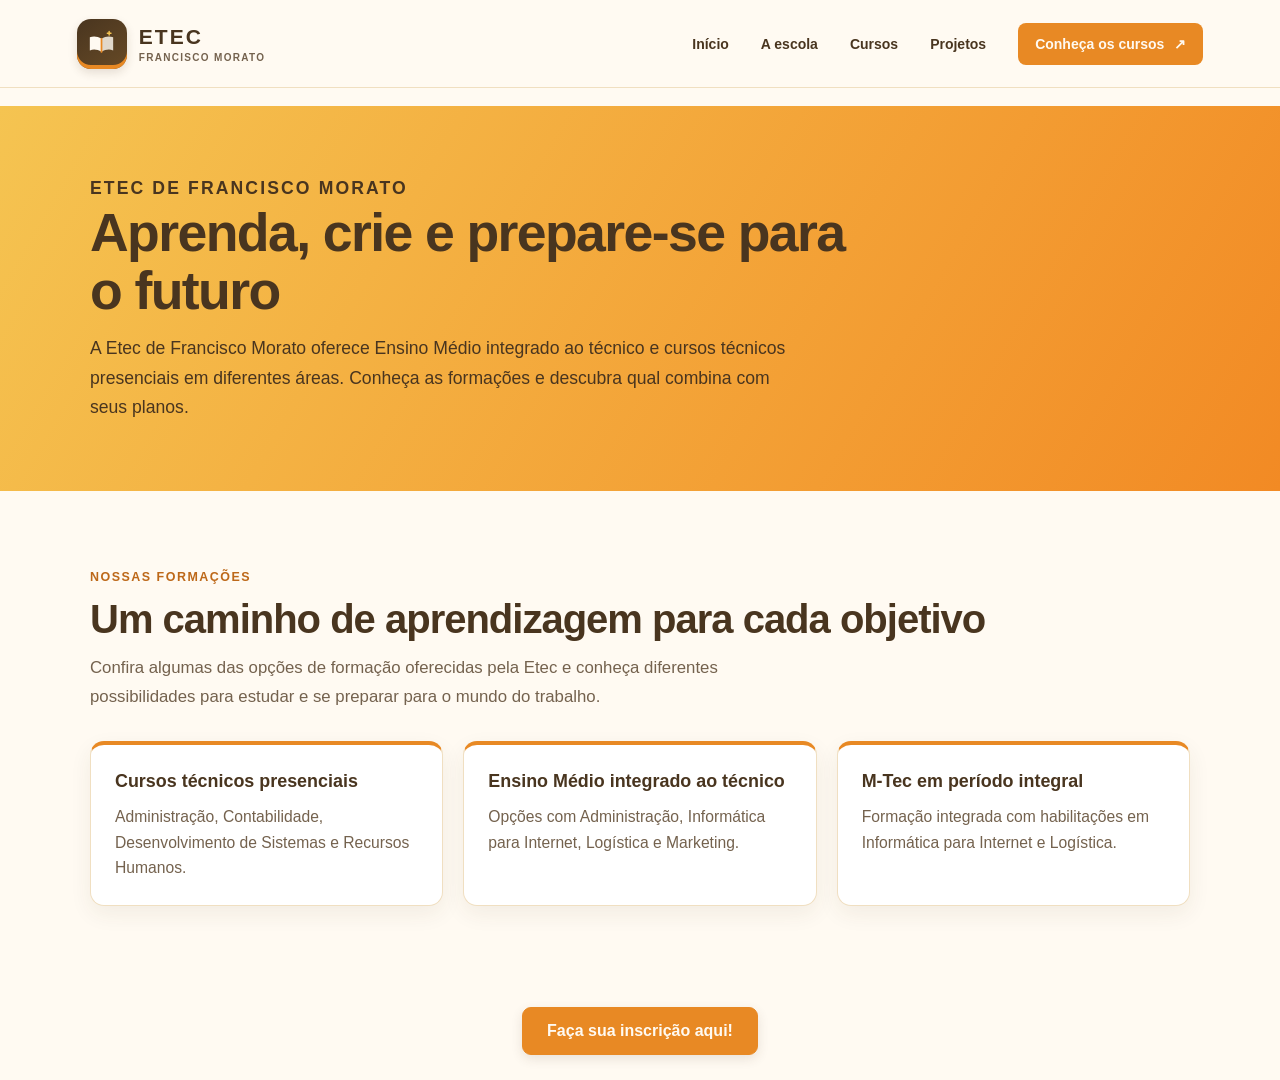
==== index.html @ f3645c16 "Add files via upload" ====
<!doctype html>
<html lang="pt-BR">

<head>
  <meta charset="utf-8">
  <meta name="viewport" content="width=device-width, initial-scale=1">
  <meta name="theme-color" content="#f5b83d">
  <title>ETEC de Francisco Morato</title>
  <style>
    :root {
      --azul: #49351f;
      --vermelho: #e88924;
      --branco: #fffaf2;
      --cinza: #74624e;
      --linha: #f0dfc1;
    }

    * {
      box-sizing: border-box;
    }

    body {
      margin: 0;
      font-family: Arial, Helvetica, sans-serif;
      color: var(--azul);
      background: var(--branco);
    }

    .site-header {
      min-height: 88px;
      padding: 16px clamp(20px, 6vw, 88px);
      display: flex;
      align-items: center;
      justify-content: space-between;
      gap: 32px;
      background: var(--branco);
      border-bottom: 1px solid var(--linha);
    }

    .header:hover {
      transition: transform;

    }

    .brand {
      display: inline-flex;
      align-items: center;
      gap: 12px;
      color: var(--azul);
      text-decoration: none;
      flex-shrink: 0;
    }

    .brand-mark {
      width: 50px;
      height: 50px;
      display: grid;
      place-items: center;
      border-radius: 14px;
      background: linear-gradient(145deg, #49351f, #674a26);
      box-shadow: inset 0 -4px 0 var(--vermelho), 0 4px 10px rgba(73, 53, 31, 0.14);
    }

    .brand-mark svg {
      display: block;
      width: 35px;
      height: 35px;
    }

    .brand-name {
      display: grid;
      gap: 3px;
    }

    .brand-name strong {
      font-size: 21px;
      letter-spacing: 2px;
    }

    .brand-name small {
      color: var(--cinza);
      font-size: 10px;
      font-weight: 700;
      letter-spacing: 1.3px;
    }

    .main-nav {
      display: flex;
      align-items: center;
      gap: clamp(16px, 2.5vw, 36px);
    }

    .main-nav a {
      color: var(--azul);
      font-size: 14px;
      font-weight: 600;
      text-decoration: none;
      transition: color 160ms ease, background-color 160ms ease;
    }

    .main-nav a:hover,
    .main-nav a:focus-visible {
      color: var(--vermelho);
    }

    .main-nav .nav-cta {
      padding: 13px 17px;
      border-radius: 8px;
      background: var(--vermelho);
      color: var(--branco);
    }

    .main-nav .nav-cta:hover,
    .main-nav .nav-cta:focus-visible {
      background: #cf7018;
      color: var(--branco);
    }

    .nav-cta span {
      margin-left: 6px;
    }

    @media (max-width: 700px) {
      .site-header {
        align-items: flex-start;
        flex-direction: column;
        gap: 18px;
      }

      .main-nav {
        width: 100%;
        flex-wrap: wrap;
        gap: 14px 20px;
      }

      .main-nav .nav-cta {
        padding: 10px 12px;
      }
    }

    .bf {
      display: flex;
      align-items: center;
      justify-content: center;
      width: fit-content;
      margin: 25px auto;
      padding: 14px 24px;
      border: 1px solid #e88924;
      border-radius: 9px;
      background-color: #e88924;
      color: #fffaf2;
      font-weight: 700;
      text-decoration: none;
      box-shadow: 0 4px 12px rgba(73, 53, 31, 0.12);
      transition: background-color 220ms ease, border-color 220ms ease,
        box-shadow 220ms ease, transform 220ms ease;
    }

    .bf:hover {
      background-color: #cf7018;
      border-color: #cf7018;
      box-shadow: 0 7px 16px rgba(73, 53, 31, 0.18);
      transform: translateY(-2px);
    }

    .bf:active {
      transform: translateY(0);
      box-shadow: 0 2px 6px rgba(73, 53, 31, 0.14);
    }

    .bf:focus-visible {
      outline: 3px solid #49351f;
      outline-offset: 4px;
    }

    @media (prefers-reduced-motion: reduce) {
      .bf {
        transition: none;
      }
    }

    .inicio {
      width: 100%;
      min-height: 245px;
      padding: clamp(42px, 6vw, 68px) max(24px, calc((100% - 1100px) / 2));
      background: linear-gradient(120deg, #f5c451 0%, #f28a24 100%);
      color: #49351f;
    }

    .inicio-conteudo {
      width: min(100%, 850px);
    }

    .inicio-etiqueta,
    .informacoes-etiqueta {
      display: inline-block;
      margin: 0 0 12px;
      color: #784917;
      font-size: 0.78rem;
      font-weight: 800;
      letter-spacing: 0.12em;
      text-transform: uppercase;
    }

    .inicio h1 {
      max-width: 760px;
      margin: 0 0 14px;
      color: #49351f;
      font-family: "Trebuchet MS", "Lucida Sans Unicode", "Lucida Grande", Arial, sans-serif;
      font-size: clamp(2rem, 4.6vw, 3.35rem);
      font-weight: 800;
      line-height: 1.08;
      letter-spacing: -0.03em;
    }

    .inicio p {
      max-width: 720px;
      margin: 0;
      color: #49351f;
      font-family: "Segoe UI", Tahoma, Geneva, Verdana, sans-serif;
      font-size: clamp(1rem, 1.5vw, 1.1rem);
      line-height: 1.7;
    }

    .informacoes {
      padding: clamp(48px, 7vw, 76px) 24px;
      background: #fffaf2;
      color: #49351f;
    }

    .informacoes-conteudo {
      width: min(1100px, 100%);
      margin: 0 auto;
    }

    .informacoes-etiqueta {
      color: #bd6819;
    }

    .informacoes h2 {
      margin: 0 0 12px;
      color: #49351f;
      font-size: clamp(1.8rem, 3.5vw, 2.5rem);
      line-height: 1.15;
      letter-spacing: -0.025em;
    }

    .informacoes-intro {
      max-width: 680px;
      margin: 0;
      color: #74624e;
      font-size: 1.05rem;
      line-height: 1.7;
    }

    .grade-cursos {
      display: grid;
      grid-template-columns: repeat(3, minmax(0, 1fr));
      gap: 20px;
      margin-top: 30px;
    }

    .cartao-curso {
      padding: 24px;
      border: 1px solid #f0dfc1;
      border-top: 4px solid #e88924;
      border-radius: 14px;
      background: #ffffff;
      box-shadow: 0 8px 22px rgba(73, 53, 31, 0.07);
      transition: transform 220ms ease;
    }

    .cartao-curso:hover {
      transform: translateY(-4px);
      box-shadow: 0 8px 18px rgba(19, 13, 8, 0.12);
    }

    .cartao-curso h3 {
      margin: 0 0 10px;
      color: #49351f;
      font-size: 1.12rem;
      line-height: 1.35;
    }

    .cartao-curso p {
      margin: 0;
      color: #74624e;
      font-size: 0.98rem;
      line-height: 1.65;
    }

    @media (max-width: 850px) {
      .grade-cursos {
        grid-template-columns: repeat(2, minmax(0, 1fr));
      }
    }

    @media (max-width: 600px) {
      .inicio {
        min-height: 220px;
        padding: 40px 24px;
      }

      .informacoes {
        padding: 44px 20px;
      }

      .grade-cursos {
        grid-template-columns: 1fr;
        gap: 14px;
        margin-top: 24px;
      }

      .cartao-curso {
        padding: 21px;
      }
    }
  </style>
</head>

<body>
  <header class="site-header">
    <a class="brand" href="#inicio" aria-label="Etec de Francisco Morato — início">
      <span class="brand-mark" aria-hidden="true">
        <svg viewBox="0 0 48 48" fill="none" xmlns="http://www.w3.org/2000/svg">
          <path d="M8 15.5c5.4-2.1 10.7-1.3 16 2.1v18c-5.3-3.4-10.6-4.2-16-2.1v-18Z" fill="#fffaf2" />
          <path d="M40 15.5c-5.4-2.1-10.7-1.3-16 2.1v18c5.3-3.4 10.6-4.2 16-2.1v-18Z" fill="#fffaf2"
            fill-opacity=".82" />
          <path d="M24 17.6v18" stroke="#e88924" stroke-width="2.4" stroke-linecap="round" />
          <path d="M34.5 7.5v5M32 10h5" stroke="#f5c451" stroke-width="2" stroke-linecap="round" />
        </svg>
      </span>
      <span class="brand-name">
        <strong>ETEC</strong>
        <small>FRANCISCO MORATO</small>
      </span>
    </a>

    <nav class="main-nav" aria-label="Navegação principal">
      <a href="#inicio">Início</a>
      <a href="#escola">A escola</a>
      <a href="#cursos">Cursos</a>
      <a href="#projetos">Projetos</a>
      <a class="nav-cta" href="#cursos">Conheça os cursos <span aria-hidden="true"> ↗ </span> </a>
    </nav>

  </header>

  <section>
    <img href="imgs/">
  </section>


  <section class="inicio" id="inicio">
    <div class="inicio-conteudo">
      <p class="inicio-etiqueta">Etec de Francisco Morato</p>
      <h1>Aprenda, crie e prepare-se para o futuro</h1>
      <p>A Etec de Francisco Morato oferece Ensino Médio integrado ao técnico e cursos técnicos presenciais em
        diferentes áreas. Conheça as formações e descubra qual combina com seus planos.</p>
    </div>
  </section>

  <section class="informacoes" id="escola">
    <div class="informacoes-conteudo">
      <p class="informacoes-etiqueta">Nossas formações</p>
      <h2>Um caminho de aprendizagem para cada objetivo</h2>
      <p class="informacoes-intro">Confira algumas das opções de formação oferecidas pela Etec e conheça diferentes
        possibilidades para estudar e se preparar para o mundo do trabalho.</p>

      <div class="grade-cursos" id="cursos">
        <article class="cartao-curso">
          <h3>Cursos técnicos presenciais</h3>
          <p>Administração, Contabilidade, Desenvolvimento de Sistemas e Recursos Humanos.</p>
        </article>

        <article class="cartao-curso">
          <h3>Ensino Médio integrado ao técnico</h3>
          <p>Opções com Administração, Informática para Internet, Logística e Marketing.</p>
        </article>

        <article class="cartao-curso">
          <h3>M-Tec em período integral</h3>
          <p>Formação integrada com habilitações em Informática para Internet e Logística.</p>
        </article>
      </div>
    </div>
  </section>

  <a class="bf" href="https://vestibulinho.etec.sp.gov.br/home/">
    Faça sua inscrição aqui!
  </a>


</body>

</html>
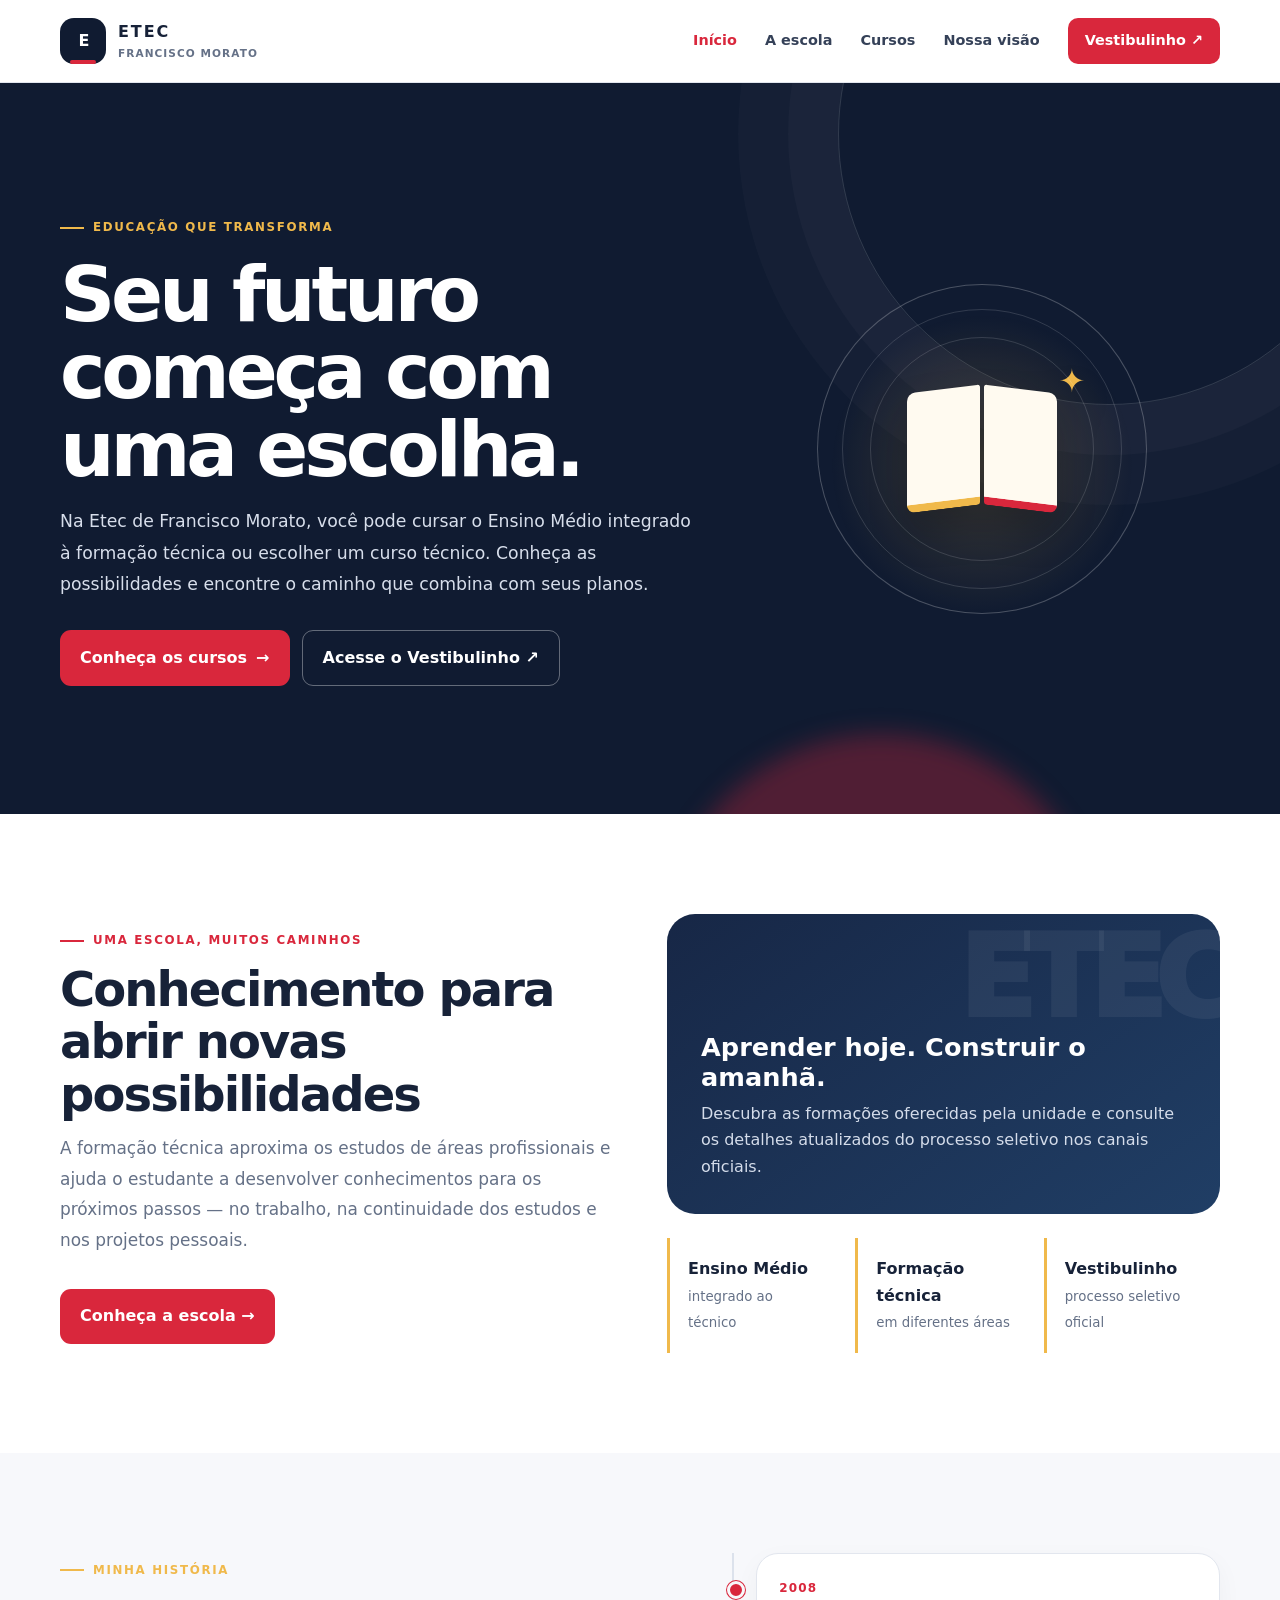
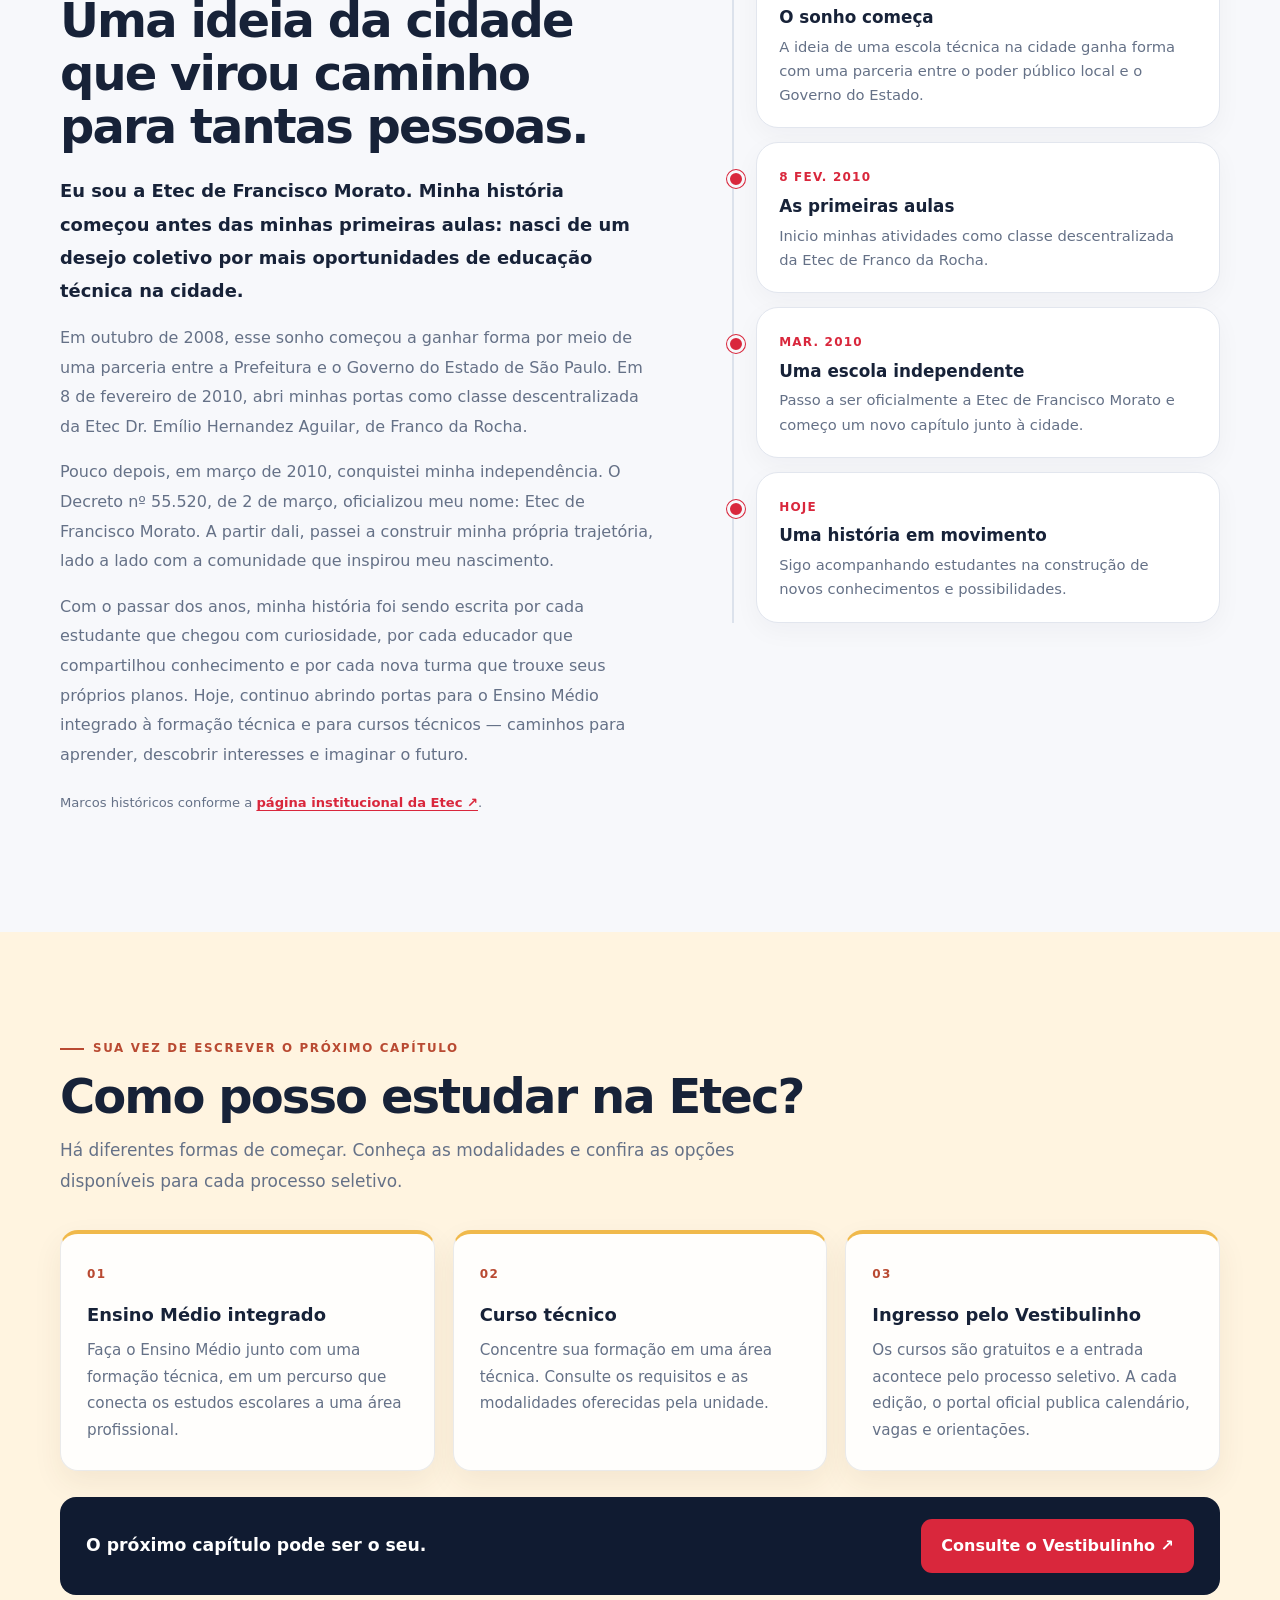
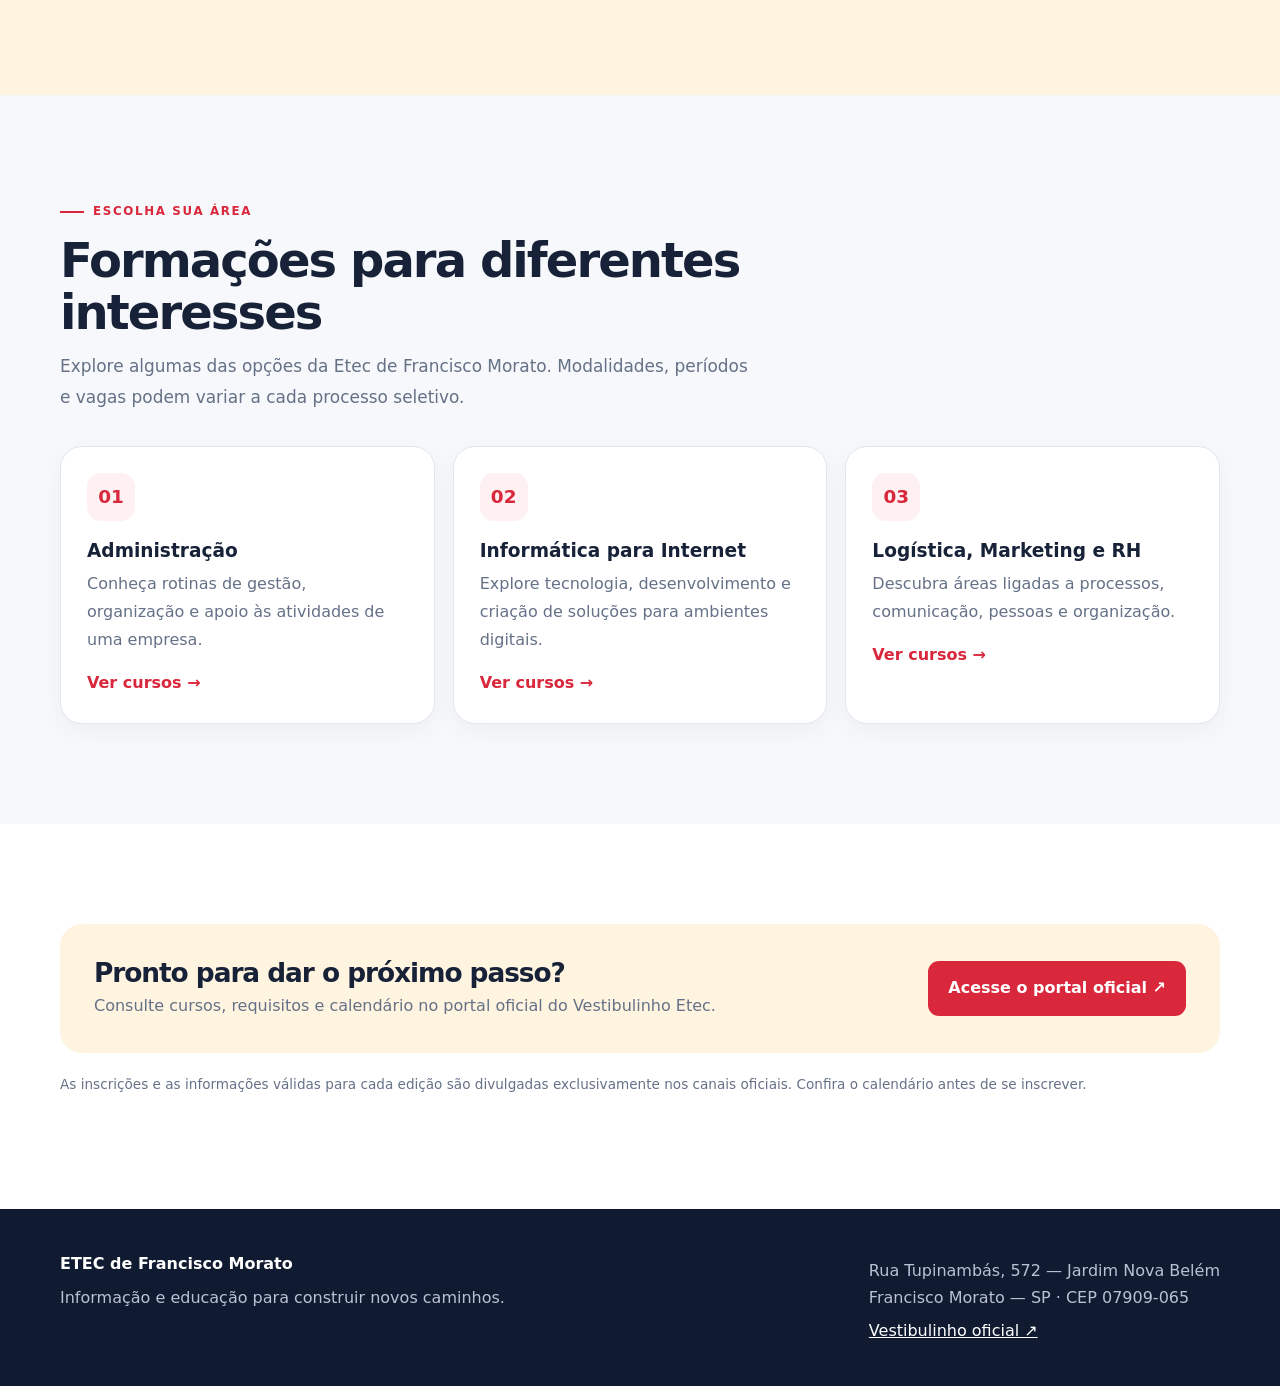
==== commit fabc455c: "Add files via upload" ====
--- a/index.html
+++ b/index.html
@@ -1,396 +1,51 @@
-<!doctype html>
-<html lang="pt-BR">
-
-<head>
-  <meta charset="utf-8">
-  <meta name="viewport" content="width=device-width, initial-scale=1">
-  <meta name="theme-color" content="#f5b83d">
-  <title>ETEC de Francisco Morato</title>
-  <style>
-    :root {
-      --azul: #49351f;
-      --vermelho: #e88924;
-      --branco: #fffaf2;
-      --cinza: #74624e;
-      --linha: #f0dfc1;
-    }
-
-    * {
-      box-sizing: border-box;
-    }
-
-    body {
-      margin: 0;
-      font-family: Arial, Helvetica, sans-serif;
-      color: var(--azul);
-      background: var(--branco);
-    }
-
-    .site-header {
-      min-height: 88px;
-      padding: 16px clamp(20px, 6vw, 88px);
-      display: flex;
-      align-items: center;
-      justify-content: space-between;
-      gap: 32px;
-      background: var(--branco);
-      border-bottom: 1px solid var(--linha);
-    }
-
-    .header:hover {
-      transition: transform;
-
-    }
-
-    .brand {
-      display: inline-flex;
-      align-items: center;
-      gap: 12px;
-      color: var(--azul);
-      text-decoration: none;
-      flex-shrink: 0;
-    }
-
-    .brand-mark {
-      width: 50px;
-      height: 50px;
-      display: grid;
-      place-items: center;
-      border-radius: 14px;
-      background: linear-gradient(145deg, #49351f, #674a26);
-      box-shadow: inset 0 -4px 0 var(--vermelho), 0 4px 10px rgba(73, 53, 31, 0.14);
-    }
-
-    .brand-mark svg {
-      display: block;
-      width: 35px;
-      height: 35px;
-    }
-
-    .brand-name {
-      display: grid;
-      gap: 3px;
-    }
-
-    .brand-name strong {
-      font-size: 21px;
-      letter-spacing: 2px;
-    }
-
-    .brand-name small {
-      color: var(--cinza);
-      font-size: 10px;
-      font-weight: 700;
-      letter-spacing: 1.3px;
-    }
-
-    .main-nav {
-      display: flex;
-      align-items: center;
-      gap: clamp(16px, 2.5vw, 36px);
-    }
-
-    .main-nav a {
-      color: var(--azul);
-      font-size: 14px;
-      font-weight: 600;
-      text-decoration: none;
-      transition: color 160ms ease, background-color 160ms ease;
-    }
-
-    .main-nav a:hover,
-    .main-nav a:focus-visible {
-      color: var(--vermelho);
-    }
-
-    .main-nav .nav-cta {
-      padding: 13px 17px;
-      border-radius: 8px;
-      background: var(--vermelho);
-      color: var(--branco);
-    }
-
-    .main-nav .nav-cta:hover,
-    .main-nav .nav-cta:focus-visible {
-      background: #cf7018;
-      color: var(--branco);
-    }
-
-    .nav-cta span {
-      margin-left: 6px;
-    }
-
-    @media (max-width: 700px) {
-      .site-header {
-        align-items: flex-start;
-        flex-direction: column;
-        gap: 18px;
-      }
-
-      .main-nav {
-        width: 100%;
-        flex-wrap: wrap;
-        gap: 14px 20px;
-      }
-
-      .main-nav .nav-cta {
-        padding: 10px 12px;
-      }
-    }
-
-    .bf {
-      display: flex;
-      align-items: center;
-      justify-content: center;
-      width: fit-content;
-      margin: 25px auto;
-      padding: 14px 24px;
-      border: 1px solid #e88924;
-      border-radius: 9px;
-      background-color: #e88924;
-      color: #fffaf2;
-      font-weight: 700;
-      text-decoration: none;
-      box-shadow: 0 4px 12px rgba(73, 53, 31, 0.12);
-      transition: background-color 220ms ease, border-color 220ms ease,
-        box-shadow 220ms ease, transform 220ms ease;
-    }
-
-    .bf:hover {
-      background-color: #cf7018;
-      border-color: #cf7018;
-      box-shadow: 0 7px 16px rgba(73, 53, 31, 0.18);
-      transform: translateY(-2px);
-    }
-
-    .bf:active {
-      transform: translateY(0);
-      box-shadow: 0 2px 6px rgba(73, 53, 31, 0.14);
-    }
-
-    .bf:focus-visible {
-      outline: 3px solid #49351f;
-      outline-offset: 4px;
-    }
-
-    @media (prefers-reduced-motion: reduce) {
-      .bf {
-        transition: none;
-      }
-    }
-
-    .inicio {
-      width: 100%;
-      min-height: 245px;
-      padding: clamp(42px, 6vw, 68px) max(24px, calc((100% - 1100px) / 2));
-      background: linear-gradient(120deg, #f5c451 0%, #f28a24 100%);
-      color: #49351f;
-    }
-
-    .inicio-conteudo {
-      width: min(100%, 850px);
-    }
-
-    .inicio-etiqueta,
-    .informacoes-etiqueta {
-      display: inline-block;
-      margin: 0 0 12px;
-      color: #784917;
-      font-size: 0.78rem;
-      font-weight: 800;
-      letter-spacing: 0.12em;
-      text-transform: uppercase;
-    }
-
-    .inicio h1 {
-      max-width: 760px;
-      margin: 0 0 14px;
-      color: #49351f;
-      font-family: "Trebuchet MS", "Lucida Sans Unicode", "Lucida Grande", Arial, sans-serif;
-      font-size: clamp(2rem, 4.6vw, 3.35rem);
-      font-weight: 800;
-      line-height: 1.08;
-      letter-spacing: -0.03em;
-    }
-
-    .inicio p {
-      max-width: 720px;
-      margin: 0;
-      color: #49351f;
-      font-family: "Segoe UI", Tahoma, Geneva, Verdana, sans-serif;
-      font-size: clamp(1rem, 1.5vw, 1.1rem);
-      line-height: 1.7;
-    }
-
-    .informacoes {
-      padding: clamp(48px, 7vw, 76px) 24px;
-      background: #fffaf2;
-      color: #49351f;
-    }
-
-    .informacoes-conteudo {
-      width: min(1100px, 100%);
-      margin: 0 auto;
-    }
-
-    .informacoes-etiqueta {
-      color: #bd6819;
-    }
-
-    .informacoes h2 {
-      margin: 0 0 12px;
-      color: #49351f;
-      font-size: clamp(1.8rem, 3.5vw, 2.5rem);
-      line-height: 1.15;
-      letter-spacing: -0.025em;
-    }
-
-    .informacoes-intro {
-      max-width: 680px;
-      margin: 0;
-      color: #74624e;
-      font-size: 1.05rem;
-      line-height: 1.7;
-    }
-
-    .grade-cursos {
-      display: grid;
-      grid-template-columns: repeat(3, minmax(0, 1fr));
-      gap: 20px;
-      margin-top: 30px;
-    }
-
-    .cartao-curso {
-      padding: 24px;
-      border: 1px solid #f0dfc1;
-      border-top: 4px solid #e88924;
-      border-radius: 14px;
-      background: #ffffff;
-      box-shadow: 0 8px 22px rgba(73, 53, 31, 0.07);
-      transition: transform 220ms ease;
-    }
-
-    .cartao-curso:hover {
-      transform: translateY(-4px);
-      box-shadow: 0 8px 18px rgba(19, 13, 8, 0.12);
-    }
-
-    .cartao-curso h3 {
-      margin: 0 0 10px;
-      color: #49351f;
-      font-size: 1.12rem;
-      line-height: 1.35;
-    }
-
-    .cartao-curso p {
-      margin: 0;
-      color: #74624e;
-      font-size: 0.98rem;
-      line-height: 1.65;
-    }
-
-    @media (max-width: 850px) {
-      .grade-cursos {
-        grid-template-columns: repeat(2, minmax(0, 1fr));
-      }
-    }
-
-    @media (max-width: 600px) {
-      .inicio {
-        min-height: 220px;
-        padding: 40px 24px;
-      }
-
-      .informacoes {
-        padding: 44px 20px;
-      }
-
-      .grade-cursos {
-        grid-template-columns: 1fr;
-        gap: 14px;
-        margin-top: 24px;
-      }
-
-      .cartao-curso {
-        padding: 21px;
-      }
-    }
-  </style>
-</head>
-
-<body>
-  <header class="site-header">
-    <a class="brand" href="#inicio" aria-label="Etec de Francisco Morato — início">
-      <span class="brand-mark" aria-hidden="true">
-        <svg viewBox="0 0 48 48" fill="none" xmlns="http://www.w3.org/2000/svg">
-          <path d="M8 15.5c5.4-2.1 10.7-1.3 16 2.1v18c-5.3-3.4-10.6-4.2-16-2.1v-18Z" fill="#fffaf2" />
-          <path d="M40 15.5c-5.4-2.1-10.7-1.3-16 2.1v18c5.3-3.4 10.6-4.2 16-2.1v-18Z" fill="#fffaf2"
-            fill-opacity=".82" />
-          <path d="M24 17.6v18" stroke="#e88924" stroke-width="2.4" stroke-linecap="round" />
-          <path d="M34.5 7.5v5M32 10h5" stroke="#f5c451" stroke-width="2" stroke-linecap="round" />
-        </svg>
-      </span>
-      <span class="brand-name">
-        <strong>ETEC</strong>
-        <small>FRANCISCO MORATO</small>
-      </span>
-    </a>
-
-    <nav class="main-nav" aria-label="Navegação principal">
-      <a href="#inicio">Início</a>
-      <a href="#escola">A escola</a>
-      <a href="#cursos">Cursos</a>
-      <a href="#projetos">Projetos</a>
-      <a class="nav-cta" href="#cursos">Conheça os cursos <span aria-hidden="true"> ↗ </span> </a>
-    </nav>
-
-  </header>
-
-  <section>
-    <img href="imgs/">
-  </section>
-
-
-  <section class="inicio" id="inicio">
-    <div class="inicio-conteudo">
-      <p class="inicio-etiqueta">Etec de Francisco Morato</p>
-      <h1>Aprenda, crie e prepare-se para o futuro</h1>
-      <p>A Etec de Francisco Morato oferece Ensino Médio integrado ao técnico e cursos técnicos presenciais em
-        diferentes áreas. Conheça as formações e descubra qual combina com seus planos.</p>
+<!doctype html><html lang="pt-BR"><head><meta charset="utf-8"><meta name="viewport" content="width=device-width, initial-scale=1"><meta name="theme-color" content="#101b31"><meta name="description" content="Conheça a Etec de Francisco Morato, seus cursos técnicos e o Ensino Médio integrado. Prepare seu próximo passo pelo Vestibulinho oficial."><title>ETEC Francisco Morato | Aprender abre caminhos</title><link rel="stylesheet" href="style.css"><script src="script.js" defer></script></head><body><a class="skip-link" href="#conteudo">Pular para o conteúdo</a><header class="site-header"><div class="header-inner"><a class="brand" href="index.html"><span class="brand-mark">E</span><span class="brand-copy"><b>ETEC</b><small>FRANCISCO MORATO</small></span></a><nav class="main-nav" aria-label="Navegação principal"><a href="index.html" aria-current="page">Início</a><a href="escola.html">A escola</a><a href="cursos.html">Cursos</a><a href="Sobrenos.html">Nossa visão</a><a class="nav-cta" href="https://vestibulinho.etec.sp.gov.br/" target="_blank" rel="noopener">Vestibulinho ↗</a></nav></div></header><main id="conteudo"><section class="hero"><div class="hero-inner"><div><span class="eyebrow">Educação que transforma</span><h1>Seu futuro começa com uma escolha.</h1><p>Na Etec de Francisco Morato, você pode cursar o Ensino Médio integrado à formação técnica ou escolher um curso técnico. Conheça as possibilidades e encontre o caminho que combina com seus planos.</p><div class="actions"><a class="button button-primary" href="cursos.html">Conheça os cursos <span>→</span></a><a class="button button-outline" href="https://vestibulinho.etec.sp.gov.br/" target="_blank" rel="noopener">Acesse o Vestibulinho ↗</a></div></div><div class="hero-art" aria-hidden="true"><div class="orbit"><div class="book"><span></span><span></span></div></div></div></div></section><section class="section"><div class="wrap split"><div><div class="section-head"><span class="eyebrow">Uma escola, muitos caminhos</span><h2>Conhecimento para abrir novas possibilidades</h2><p class="lead">A formação técnica aproxima os estudos de áreas profissionais e ajuda o estudante a desenvolver conhecimentos para os próximos passos — no trabalho, na continuidade dos estudos e nos projetos pessoais.</p></div><a class="button button-primary" href="escola.html">Conheça a escola →</a></div><div><div class="feature-panel"><h3>Aprender hoje. Construir o amanhã.</h3><p>Descubra as formações oferecidas pela unidade e consulte os detalhes atualizados do processo seletivo nos canais oficiais.</p></div><div class="stats"><div class="stat"><b>Ensino Médio</b><small>integrado ao técnico</small></div><div class="stat"><b>Formação técnica</b><small>em diferentes áreas</small></div><div class="stat"><b>Vestibulinho</b><small>processo seletivo oficial</small></div></div></div></div></section><section class="section story-section" aria-labelledby="historia-etec">
+  <div class="wrap story-layout">
+    <div class="story-narrative">
+      <span class="eyebrow">Minha história</span>
+      <h2 id="historia-etec">Uma ideia da cidade que virou caminho para tantas pessoas.</h2>
+      <p class="story-opening">Eu sou a Etec de Francisco Morato. Minha história começou antes das minhas primeiras aulas: nasci de um desejo coletivo por mais oportunidades de educação técnica na cidade.</p>
+      <p>Em outubro de 2008, esse sonho começou a ganhar forma por meio de uma parceria entre a Prefeitura e o Governo do Estado de São Paulo. Em 8 de fevereiro de 2010, abri minhas portas como classe descentralizada da Etec Dr. Emílio Hernandez Aguilar, de Franco da Rocha.</p>
+      <p>Pouco depois, em março de 2010, conquistei minha independência. O Decreto nº 55.520, de 2 de março, oficializou meu nome: Etec de Francisco Morato. A partir dali, passei a construir minha própria trajetória, lado a lado com a comunidade que inspirou meu nascimento.</p>
+      <p>Com o passar dos anos, minha história foi sendo escrita por cada estudante que chegou com curiosidade, por cada educador que compartilhou conhecimento e por cada nova turma que trouxe seus próprios planos. Hoje, continuo abrindo portas para o Ensino Médio integrado à formação técnica e para cursos técnicos — caminhos para aprender, descobrir interesses e imaginar o futuro.</p>
+      <p class="story-source">Marcos históricos conforme a <a href="https://etecfranciscomorato.com.br/router.php?page=sobre-a-etec-morato" target="_blank" rel="noopener">página institucional da Etec ↗</a>.</p>
     </div>
-  </section>
-
-  <section class="informacoes" id="escola">
-    <div class="informacoes-conteudo">
-      <p class="informacoes-etiqueta">Nossas formações</p>
-      <h2>Um caminho de aprendizagem para cada objetivo</h2>
-      <p class="informacoes-intro">Confira algumas das opções de formação oferecidas pela Etec e conheça diferentes
-        possibilidades para estudar e se preparar para o mundo do trabalho.</p>
-
-      <div class="grade-cursos" id="cursos">
-        <article class="cartao-curso">
-          <h3>Cursos técnicos presenciais</h3>
-          <p>Administração, Contabilidade, Desenvolvimento de Sistemas e Recursos Humanos.</p>
-        </article>
-
-        <article class="cartao-curso">
-          <h3>Ensino Médio integrado ao técnico</h3>
-          <p>Opções com Administração, Informática para Internet, Logística e Marketing.</p>
-        </article>
-
-        <article class="cartao-curso">
-          <h3>M-Tec em período integral</h3>
-          <p>Formação integrada com habilitações em Informática para Internet e Logística.</p>
-        </article>
-      </div>
+    <div class="story-timeline" aria-label="Marcos da história da escola">
+      <article class="story-milestone card"><span class="story-year">2008</span><h3>O sonho começa</h3><p>A ideia de uma escola técnica na cidade ganha forma com uma parceria entre o poder público local e o Governo do Estado.</p></article>
+      <article class="story-milestone card"><span class="story-year">8 fev. 2010</span><h3>As primeiras aulas</h3><p>Inicio minhas atividades como classe descentralizada da Etec de Franco da Rocha.</p></article>
+      <article class="story-milestone card"><span class="story-year">Mar. 2010</span><h3>Uma escola independente</h3><p>Passo a ser oficialmente a Etec de Francisco Morato e começo um novo capítulo junto à cidade.</p></article>
+      <article class="story-milestone card"><span class="story-year">Hoje</span><h3>Uma história em movimento</h3><p>Sigo acompanhando estudantes na construção de novos conhecimentos e possibilidades.</p></article>
     </div>
-  </section>
-
-  <a class="bf" href="https://vestibulinho.etec.sp.gov.br/home/">
-    Faça sua inscrição aqui!
-  </a>
-
-
-</body>
-
-</html>+  </div>
+</section><section class="section pathways-section" aria-labelledby="caminhos-etec">
+  <div class="wrap">
+    <div class="section-head pathways-heading">
+      <span class="eyebrow">Sua vez de escrever o próximo capítulo</span>
+      <h2 id="caminhos-etec">Como posso estudar na Etec?</h2>
+      <p class="lead">Há diferentes formas de começar. Conheça as modalidades e confira as opções disponíveis para cada processo seletivo.</p>
+    </div>
+    <div class="pathways-grid">
+      <article class="pathway-card">
+        <span class="pathway-number">01</span>
+        <h3>Ensino Médio integrado</h3>
+        <p>Faça o Ensino Médio junto com uma formação técnica, em um percurso que conecta os estudos escolares a uma área profissional.</p>
+      </article>
+      <article class="pathway-card">
+        <span class="pathway-number">02</span>
+        <h3>Curso técnico</h3>
+        <p>Concentre sua formação em uma área técnica. Consulte os requisitos e as modalidades oferecidas pela unidade.</p>
+      </article>
+      <article class="pathway-card">
+        <span class="pathway-number">03</span>
+        <h3>Ingresso pelo Vestibulinho</h3>
+        <p>Os cursos são gratuitos e a entrada acontece pelo processo seletivo. A cada edição, o portal oficial publica calendário, vagas e orientações.</p>
+      </article>
+    </div>
+    <div class="pathways-footer">
+      <p>O próximo capítulo pode ser o seu.</p>
+      <a class="button button-primary" href="https://vestibulinho.etec.sp.gov.br/" target="_blank" rel="noopener">Consulte o Vestibulinho ↗</a>
+    </div>
+  </div>
+</section><section class="section section-soft"><div class="wrap"><div class="section-head"><span class="eyebrow">Escolha sua área</span><h2>Formações para diferentes interesses</h2><p class="lead">Explore algumas das opções da Etec de Francisco Morato. Modalidades, períodos e vagas podem variar a cada processo seletivo.</p></div><div class="grid-3"><article class="card"><span class="card-icon">01</span><h3>Administração</h3><p>Conheça rotinas de gestão, organização e apoio às atividades de uma empresa.</p><a class="card-link" href="cursos.html">Ver cursos →</a></article><article class="card"><span class="card-icon">02</span><h3>Informática para Internet</h3><p>Explore tecnologia, desenvolvimento e criação de soluções para ambientes digitais.</p><a class="card-link" href="cursos.html">Ver cursos →</a></article><article class="card"><span class="card-icon">03</span><h3>Logística, Marketing e RH</h3><p>Descubra áreas ligadas a processos, comunicação, pessoas e organização.</p><a class="card-link" href="cursos.html">Ver cursos →</a></article></div></div></section><section class="section"><div class="wrap"><div class="banner"><div><h2>Pronto para dar o próximo passo?</h2><p>Consulte cursos, requisitos e calendário no portal oficial do Vestibulinho Etec.</p></div><a class="button button-primary" href="https://vestibulinho.etec.sp.gov.br/" target="_blank" rel="noopener">Acesse o portal oficial ↗</a></div><p class="note">As inscrições e as informações válidas para cada edição são divulgadas exclusivamente nos canais oficiais. Confira o calendário antes de se inscrever.</p></div></section></main><footer class="footer"><div class="wrap footer-inner"><div><strong>ETEC de Francisco Morato</strong><p>Informação e educação para construir novos caminhos.</p></div><div><p>Rua Tupinambás, 572 — Jardim Nova Belém<br>Francisco Morato — SP · CEP 07909-065</p><a href="https://vestibulinho.etec.sp.gov.br/" target="_blank" rel="noopener">Vestibulinho oficial ↗</a></div></div></footer></body></html>
+
+
+
--- a/style.css
+++ b/style.css
@@ -0,0 +1,261 @@
+:root{--ink:#172238;--navy:#101b31;--blue:#18365b;--red:#d9273c;--gold:#f0b94b;--paper:#f7f8fb;--muted:#657187;--line:#e2e6ee;--white:#fff;--radius:22px;--shadow:0 18px 50px rgba(16,27,49,.11)}
+*{box-sizing:border-box}html{scroll-behavior:smooth}body{margin:0;color:var(--ink);background:var(--white);font-family:Inter,ui-sans-serif,system-ui,-apple-system,"Segoe UI",sans-serif;line-height:1.65}a{color:inherit}.skip-link{position:absolute;left:-9999px}.skip-link:focus{left:1rem;top:1rem;z-index:99;background:#fff;padding:.7rem}
+.site-header{position:sticky;top:0;z-index:20;background:rgba(255,255,255,.96);backdrop-filter:blur(12px);border-bottom:1px solid var(--line)}.header-inner{width:min(1160px,calc(100% - 40px));min-height:82px;margin:auto;display:flex;align-items:center;justify-content:space-between;gap:24px}.brand{display:flex;align-items:center;gap:12px;text-decoration:none}.brand-mark{width:46px;height:46px;border-radius:14px;background:var(--navy);display:grid;place-items:center;color:white;font-weight:900;letter-spacing:-2px;position:relative}.brand-mark:after{content:"";position:absolute;bottom:0;left:10px;right:10px;height:4px;border-radius:4px;background:var(--red)}.brand-copy{display:grid;line-height:1.15}.brand-copy b{font-size:1rem;letter-spacing:.12em}.brand-copy small{margin-top:5px;color:var(--muted);font-size:.66rem;letter-spacing:.1em;font-weight:700}.main-nav{display:flex;align-items:center;gap:clamp(14px,2.2vw,28px)}.main-nav a{text-decoration:none;font-size:.9rem;font-weight:700;color:#354158}.main-nav a:hover,.main-nav a[aria-current=page]{color:var(--red)}.main-nav .nav-cta{padding:11px 17px;border-radius:10px;background:var(--red);color:white}.main-nav .nav-cta:hover{background:#b91f32;color:white}
+.wrap{width:min(1160px,calc(100% - 40px));margin:auto}.hero{overflow:hidden;position:relative;background:var(--navy);color:white}.hero:before,.hero:after{content:"";position:absolute;border-radius:50%;pointer-events:none}.hero:before{width:540px;height:540px;right:-100px;top:-220px;border:1px solid rgba(255,255,255,.14);box-shadow:0 0 0 50px rgba(255,255,255,.025),0 0 0 100px rgba(255,255,255,.02)}.hero:after{width:440px;height:440px;right:14%;bottom:-360px;background:rgba(217,39,60,.32);filter:blur(12px)}.hero-inner{position:relative;z-index:1;width:min(1160px,calc(100% - 40px));margin:auto;padding:clamp(72px,10vw,132px) 0;display:grid;grid-template-columns:1.15fr .85fr;align-items:center;gap:42px;min-height:520px}.eyebrow{display:inline-flex;align-items:center;gap:9px;text-transform:uppercase;letter-spacing:.14em;font-weight:800;font-size:.74rem;color:var(--gold)}.eyebrow:before{content:"";width:24px;height:2px;background:currentColor}.hero h1{max-width:730px;margin:18px 0;font-size:clamp(2.7rem,6vw,5rem);line-height:1.01;letter-spacing:-.055em}.hero p{max-width:650px;margin:0;color:#d7deeb;font-size:1.08rem;line-height:1.8}.actions{display:flex;flex-wrap:wrap;gap:12px;margin-top:30px}.button{display:inline-flex;align-items:center;justify-content:center;gap:9px;padding:14px 20px;border-radius:11px;text-decoration:none;font-weight:800;transition:transform .18s,background .18s}.button:hover{transform:translateY(-2px)}.button-primary{background:var(--red);color:white}.button-primary:hover{background:#b91f32}.button-light{color:var(--ink);background:white}.button-outline{color:white;border:1px solid rgba(255,255,255,.35)}.hero-art{min-height:320px;display:grid;place-items:center}.orbit{width:min(330px,75vw);aspect-ratio:1;border-radius:50%;border:1px solid rgba(255,255,255,.24);display:grid;place-items:center;position:relative;background:radial-gradient(circle at 50% 55%,rgba(240,185,75,.2),transparent 62%)}.orbit:before,.orbit:after{content:"";position:absolute;border-radius:50%;border:1px solid rgba(255,255,255,.14)}.orbit:before{inset:24px}.orbit:after{inset:52px}.book{width:150px;height:120px;position:relative;display:flex;gap:4px;filter:drop-shadow(0 20px 18px rgba(0,0,0,.2))}.book span{flex:1;background:#fffaf0;border-radius:8px 3px 3px 8px;transform:skewY(-7deg);border-bottom:8px solid var(--gold)}.book span+span{border-radius:3px 8px 8px 3px;transform:skewY(7deg);border-color:var(--red)}.book:after{content:"✦";position:absolute;right:-28px;top:-34px;color:var(--gold);font-size:2rem}
+.section{padding:clamp(64px,8vw,100px) 0}.section-soft{background:var(--paper)}.section-head{max-width:700px;margin-bottom:34px}.section-head .eyebrow{color:var(--red)}h2{font-size:clamp(2rem,4vw,3rem);line-height:1.1;letter-spacing:-.04em;margin:12px 0}.lead{color:var(--muted);font-size:1.06rem;line-height:1.8;margin:0}.grid-3{display:grid;grid-template-columns:repeat(3,1fr);gap:18px}.card{padding:26px;border:1px solid var(--line);border-radius:var(--radius);background:white;box-shadow:0 8px 26px rgba(16,27,49,.04)}.card-icon{width:48px;height:48px;display:grid;place-items:center;border-radius:14px;background:#fff0f1;color:var(--red);font-weight:900;font-size:1.15rem}.card h3{margin:18px 0 7px;font-size:1.16rem;line-height:1.3}.card p{margin:0;color:var(--muted);line-height:1.75}.card-link{display:inline-block;margin-top:16px;color:var(--red);font-weight:800;text-decoration:none}.split{display:grid;grid-template-columns:1fr 1fr;gap:54px;align-items:center}.feature-panel{background:linear-gradient(145deg,#172746,#203e65);color:white;border-radius:28px;padding:34px;min-height:300px;display:flex;flex-direction:column;justify-content:flex-end;position:relative;overflow:hidden}.feature-panel:before{content:"ETEC";position:absolute;top:-28px;right:-5px;font-weight:950;font-size:7rem;letter-spacing:-.1em;color:rgba(255,255,255,.06)}.feature-panel h3{font-size:1.6rem;line-height:1.2;margin:0 0 8px}.feature-panel p{color:#d4dcea;margin:0}.stats{display:grid;grid-template-columns:repeat(3,1fr);gap:12px;margin-top:24px}.stat{padding:18px;border-left:3px solid var(--gold);background:white}.stat b{display:block;font-size:1rem}.stat small{color:var(--muted)}.banner{background:#fff4e0;padding:34px;border-radius:var(--radius);display:flex;align-items:center;justify-content:space-between;gap:24px}.banner h2{font-size:1.65rem;margin:0 0 6px}.banner p{color:var(--muted);margin:0}.course-grid{display:grid;grid-template-columns:repeat(2,1fr);gap:16px}.course-card{border:1px solid var(--line);border-radius:18px;padding:23px;background:white}.course-card .tag{display:inline-block;padding:5px 9px;border-radius:99px;background:#edf2fa;color:#29436b;font-weight:800;font-size:.72rem}.course-card h3{margin:13px 0 6px}.course-card p{color:var(--muted);margin:0}.course-card small{display:block;margin-top:12px;color:#34415a;font-weight:700}.steps{display:grid;grid-template-columns:repeat(3,1fr);gap:18px;counter-reset:step}.step{padding:22px;border-top:3px solid var(--gold);background:#fff;border-radius:0 0 16px 16px}.step b{display:block;font-size:1.05rem;margin-bottom:6px}.step p{margin:0;color:var(--muted)}.note{font-size:.85rem;color:var(--muted);margin-top:20px}.footer{background:var(--navy);color:#d9dfeb;padding:42px 0}.footer-inner{display:flex;justify-content:space-between;gap:24px;align-items:flex-start}.footer strong{color:white}.footer p{margin:7px 0;color:#b8c2d3}.footer a{color:white}.subhero{background:var(--navy);color:white;padding:68px 0}.subhero h1{font-size:clamp(2.5rem,5vw,4rem);letter-spacing:-.05em;line-height:1.05;margin:15px 0}.subhero p{max-width:720px;color:#d7deeb;font-size:1.05rem}.contact-list{display:grid;gap:12px;margin-top:22px}.contact-list div{padding:16px 18px;border:1px solid var(--line);border-radius:12px;background:white}.contact-list b{display:block}.contact-list span{color:var(--muted)}
+@media(max-width:820px){.header-inner{align-items:flex-start;flex-direction:column;padding:14px 0}.main-nav{width:100%;overflow:auto;padding-bottom:3px;gap:17px}.main-nav a{white-space:nowrap}.hero-inner{grid-template-columns:1fr;min-height:0;padding:72px 0}.hero-art{min-height:230px}.orbit{width:220px}.grid-3{grid-template-columns:1fr 1fr}.split{grid-template-columns:1fr;gap:30px}.stats{grid-template-columns:1fr 1fr 1fr}.steps{grid-template-columns:1fr}.banner{align-items:flex-start;flex-direction:column}}@media(max-width:560px){.wrap,.header-inner,.hero-inner{width:min(100% - 32px,1160px)}.brand-copy small{font-size:.59rem}.grid-3,.course-grid{grid-template-columns:1fr}.hero h1{font-size:clamp(2.55rem,12vw,3.7rem)}.hero-inner{padding:62px 0}.hero-art{min-height:190px}.orbit{width:185px}.book{transform:scale(.78)}.stats{grid-template-columns:1fr}.footer-inner{flex-direction:column}.section{padding:58px 0}}@media(prefers-reduced-motion:reduce){html{scroll-behavior:auto}*,*:before,*:after{transition:none!important}}
+
+/* Reveal-on-scroll */
+.reveal{opacity:1;transform:none}
+.reveal-ready .reveal{opacity:0;transform:translateY(24px);transition:opacity .65s ease,transform .65s cubic-bezier(.2,.7,.2,1);transition-delay:var(--reveal-delay,0ms);will-change:opacity,transform}
+.reveal-ready .reveal.is-visible{opacity:1;transform:translateY(0);will-change:auto}
+@media(prefers-reduced-motion:reduce){.reveal-ready .reveal,.reveal-ready .reveal.is-visible{opacity:1;transform:none;transition:none;will-change:auto}}
+
+/* História autobiográfica da escola — página inicial */
+.story-section {
+    background: #f7f8fb;
+}
+
+.story-layout {
+    display: grid;
+    grid-template-columns: minmax(0, 1.1fr) minmax(280px, .9fr);
+    align-items: start;
+    gap: clamp(36px, 6vw, 76px);
+}
+
+.story-narrative h2 {
+    margin: 14px 0 22px;
+}
+
+.story-narrative p {
+    color: var(--muted);
+    line-height: 1.85;
+    margin: 0 0 16px;
+}
+
+.story-narrative .story-opening {
+    color: var(--ink);
+    font-size: 1.12rem;
+    font-weight: 600;
+}
+
+.story-narrative .story-source {
+    font-size: .82rem;
+    margin-top: 22px;
+}
+
+.story-source a {
+    color: var(--red);
+    font-weight: 700;
+    text-underline-offset: 3px;
+}
+
+.story-timeline {
+    display: grid;
+    gap: 14px;
+    padding-left: 22px;
+    border-left: 2px solid #dce2ec;
+}
+
+.story-milestone {
+    position: relative;
+    padding: 20px 22px;
+}
+
+.story-milestone::before {
+    content: "";
+    position: absolute;
+    left: -30px;
+    top: 27px;
+    width: 12px;
+    height: 12px;
+    border: 3px solid #f7f8fb;
+    border-radius: 50%;
+    background: var(--red);
+    box-shadow: 0 0 0 1px var(--red);
+}
+
+.story-year {
+    color: var(--red);
+    font-size: .75rem;
+    font-weight: 900;
+    letter-spacing: .1em;
+    text-transform: uppercase;
+}
+
+.story-milestone h3 {
+    margin: 6px 0;
+    font-size: 1.05rem;
+}
+
+.story-milestone p {
+    margin: 0;
+    color: var(--muted);
+    font-size: .92rem;
+    line-height: 1.65;
+}
+
+@media (max-width: 820px) {
+    .story-layout {
+        grid-template-columns: 1fr;
+    }
+
+    .story-timeline {
+        max-width: 680px;
+    }
+}
+
+/* Seção complementar de modalidades e ingresso — página inicial */
+.pathways-section {
+    background: #fff4e0;
+}
+
+.pathways-heading {
+    max-width: 760px;
+}
+
+.pathways-heading .eyebrow {
+    color: #b94a32;
+}
+
+.pathways-grid {
+    display: grid;
+    grid-template-columns: repeat(3, minmax(0, 1fr));
+    gap: 18px;
+}
+
+.pathway-card {
+    padding: 26px;
+    border: 1px solid rgba(23, 34, 56, .09);
+    border-top: 4px solid var(--gold);
+    border-radius: 18px;
+    background: rgba(255, 255, 255, .88);
+    box-shadow: 0 12px 30px rgba(92, 63, 20, .07);
+}
+
+.pathway-number {
+    color: #b94a32;
+    font-size: .75rem;
+    font-weight: 900;
+    letter-spacing: .12em;
+}
+
+.pathway-card h3 {
+    margin: 13px 0 8px;
+    font-size: 1.12rem;
+}
+
+.pathway-card p {
+    margin: 0;
+    color: var(--muted);
+    font-size: .95rem;
+    line-height: 1.75;
+}
+
+.pathways-footer {
+    display: flex;
+    align-items: center;
+    justify-content: space-between;
+    gap: 20px;
+    margin-top: 26px;
+    padding: 22px 26px;
+    border-radius: 16px;
+    background: var(--navy);
+    color: white;
+}
+
+.pathways-footer p {
+    margin: 0;
+    font-size: 1.08rem;
+    font-weight: 750;
+}
+
+@media (max-width: 820px) {
+    .pathways-grid {
+        grid-template-columns: 1fr;
+    }
+}
+
+@media (max-width: 560px) {
+    .pathways-footer {
+        align-items: flex-start;
+        flex-direction: column;
+    }
+}
+
+/* Seção reservada para a entrevista em vídeo — Nossa visão */
+.interview-section {
+    background: var(--navy);
+    color: white;
+}
+
+.interview-heading {
+    max-width: 760px;
+}
+
+.interview-heading .eyebrow {
+    color: var(--gold);
+}
+
+.interview-heading h2 {
+    color: white;
+}
+
+.interview-heading .lead {
+    color: #cbd4e2;
+}
+
+.interview-frame {
+    width: min(900px, 100%);
+    aspect-ratio: 16 / 9;
+    margin: 0 auto;
+    padding: 12px;
+    border: 1px solid rgba(255, 255, 255, .2);
+    border-radius: 22px;
+    background: linear-gradient(135deg, #1c3152, #0b1324);
+    box-shadow: 0 24px 60px rgba(0, 0, 0, .28);
+}
+
+.interview-placeholder {
+    height: 100%;
+    display: flex;
+    flex-direction: column;
+    align-items: center;
+    justify-content: center;
+    gap: 10px;
+    border: 1px dashed rgba(255, 255, 255, .28);
+    border-radius: 14px;
+    color: white;
+    text-align: center;
+    background: radial-gradient(circle at center, rgba(240, 185, 75, .1), transparent 58%);
+}
+
+.interview-play {
+    width: 58px;
+    height: 58px;
+    display: grid;
+    place-items: center;
+    padding-left: 4px;
+    border-radius: 50%;
+    background: var(--red);
+    color: white;
+    font-size: 1.15rem;
+    box-shadow: 0 8px 24px rgba(217, 39, 60, .35);
+}
+
+.interview-placeholder p {
+    margin: 7px 16px 0;
+    font-size: clamp(.95rem, 2vw, 1.15rem);
+    font-weight: 750;
+}
+
+.interview-placeholder small,
+.interview-caption {
+    color: #cbd4e2;
+}
+
+.interview-caption {
+    width: min(900px, 100%);
+    margin: 13px auto 0;
+    font-size: .82rem;
+}
